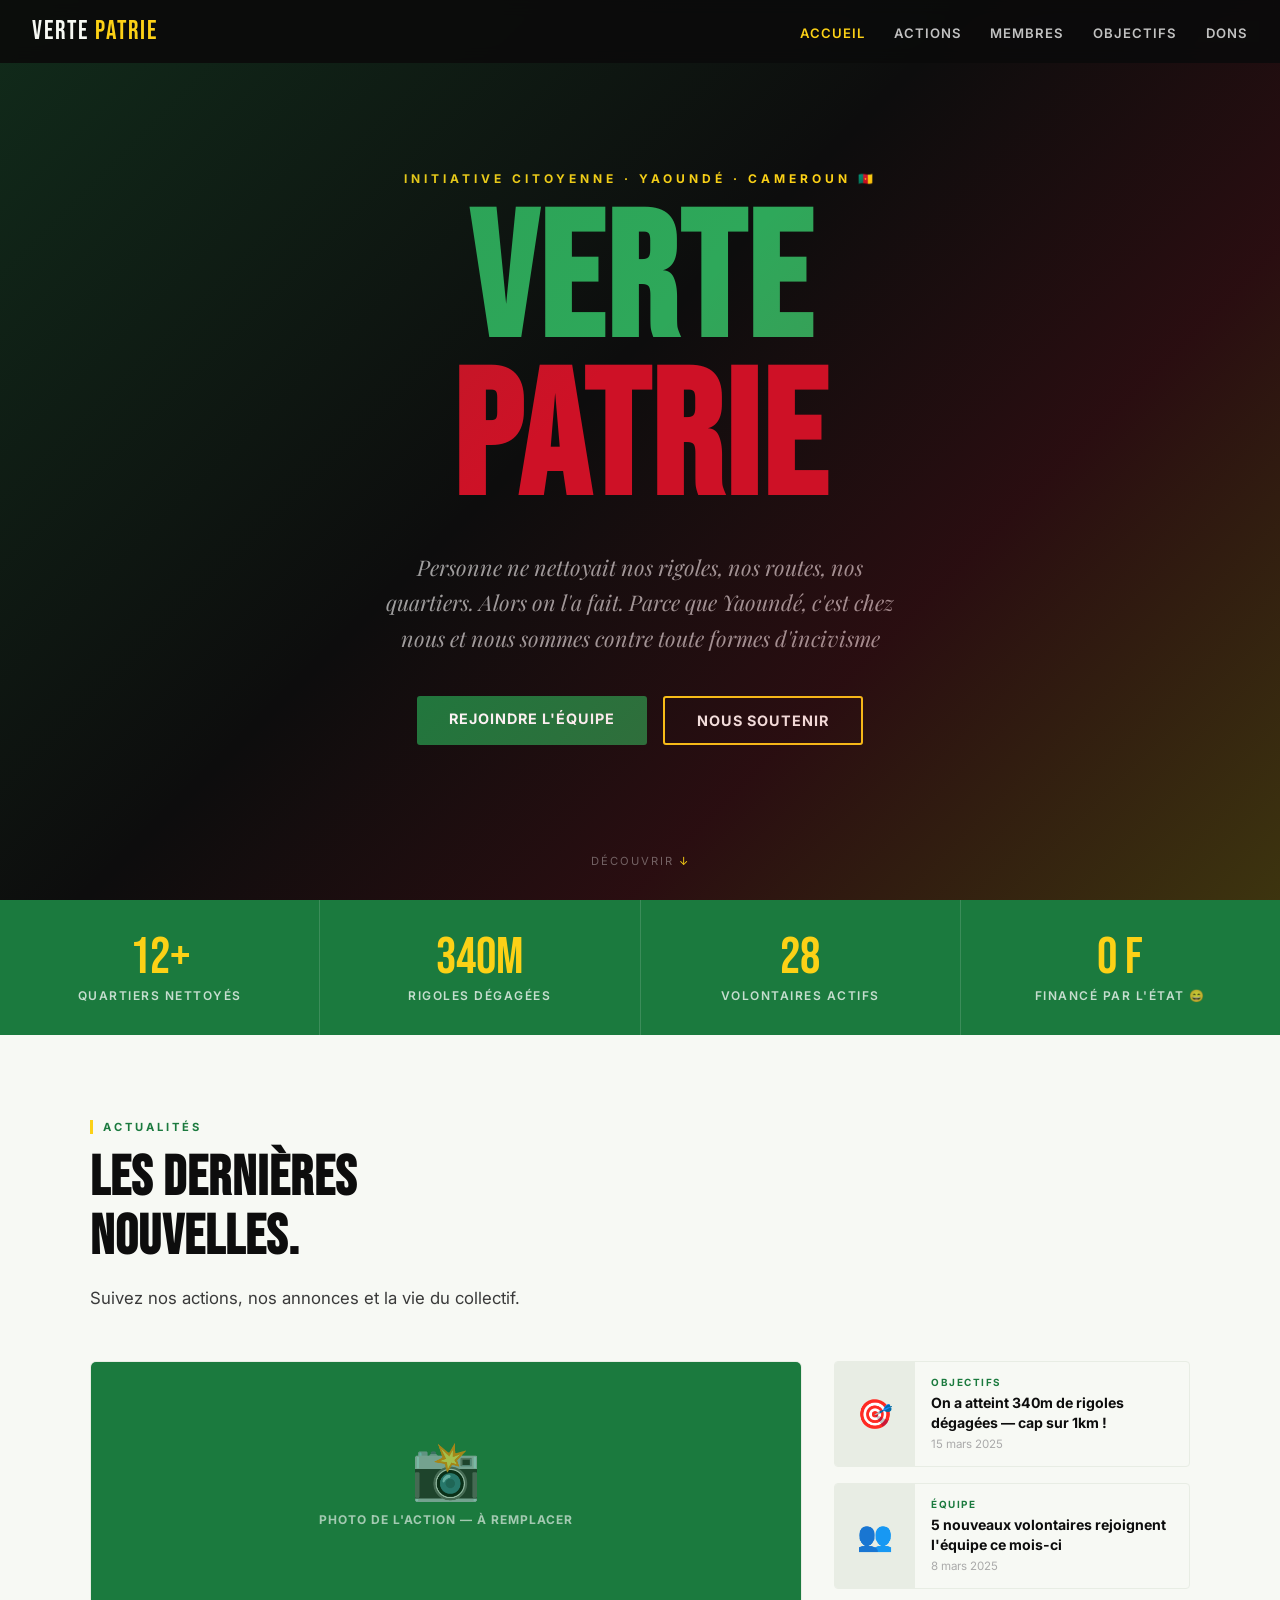
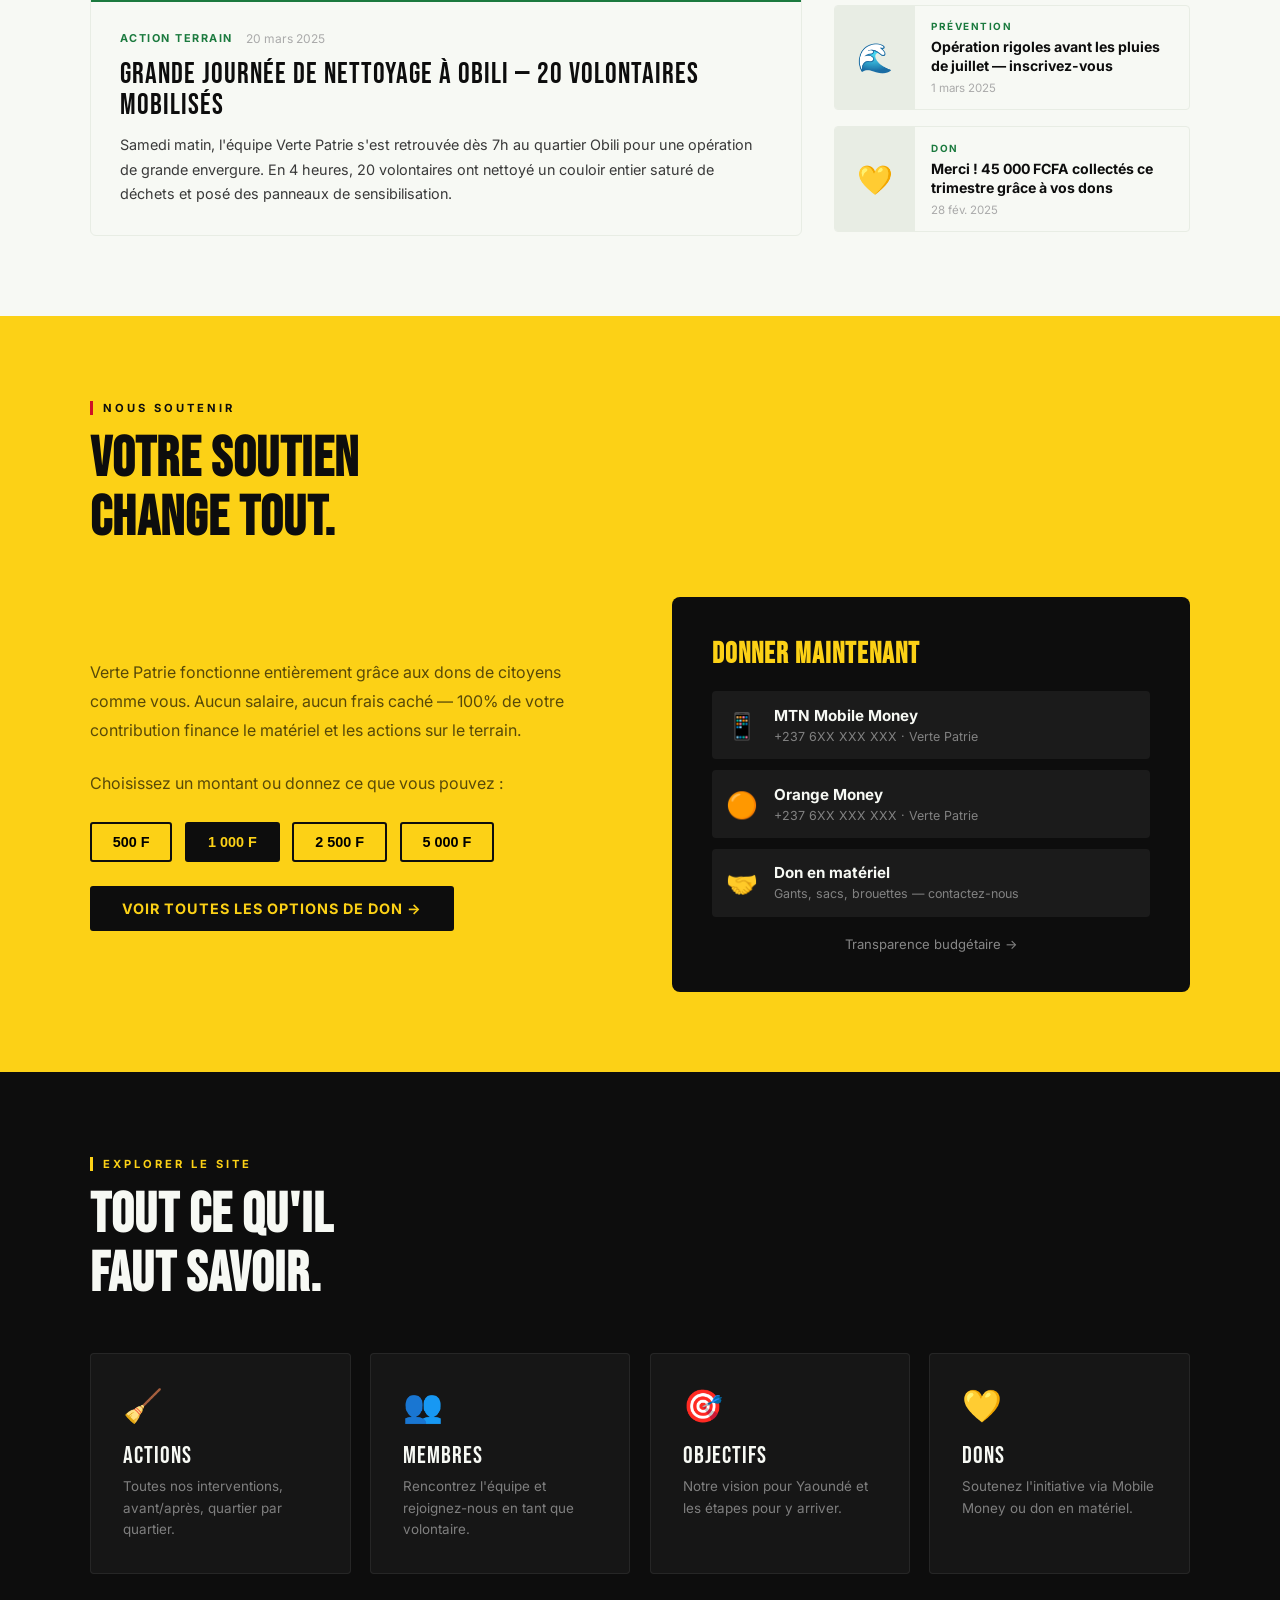
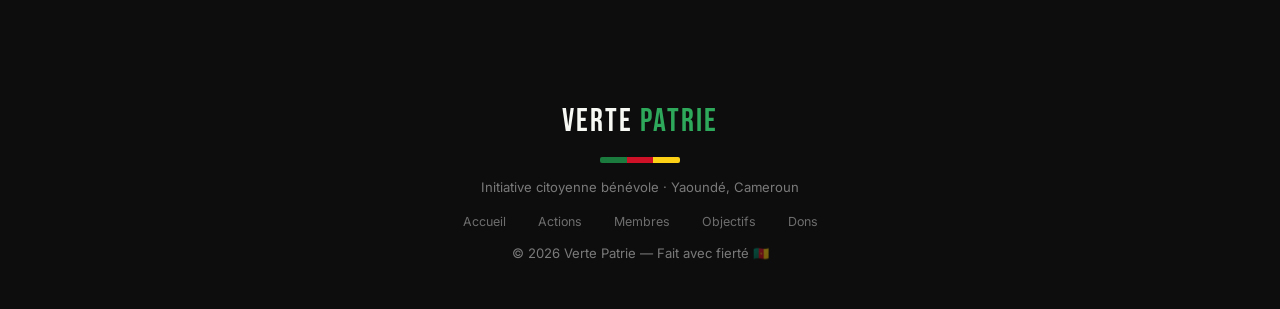
==== index.html @ 4e481920 "Add files via upload fichier-tanko-site" ====
<!DOCTYPE html>
<html lang="fr">
<head>
  <meta charset="UTF-8"/>
  <meta name="viewport" content="width=device-width, initial-scale=1.0"/>
  <title>Verte Patrie — Yaoundé se lève</title>
  <link rel="stylesheet" href="style.css"/>
  <style>
    /* ── HERO ── */
    .hero {
      min-height: 100vh;
      background: var(--noir);
      display: flex; flex-direction: column;
      align-items: center; justify-content: center;
      text-align: center;
      padding: 6rem 2rem 5rem;
      position: relative; overflow: hidden;
    }
    .hero::before {
      content: '';
      position: absolute; inset: 0;
      background: linear-gradient(135deg,
        rgba(27,122,62,0.28) 0%, transparent 45%,
        rgba(206,17,38,0.15) 70%,
        rgba(252,209,22,0.2) 100%);
      pointer-events: none;
    }
    .hero-eyebrow {
      font-size: 0.75rem; font-weight: 700;
      letter-spacing: 4px; text-transform: uppercase;
      color: var(--jaune); margin-bottom: 1.2rem;
    }
    .hero h1 {
      font-family: 'Bebas Neue', sans-serif;
      font-size: clamp(5rem, 14vw, 11rem);
      line-height: 0.9; color: var(--blanc);
      letter-spacing: 3px; margin-bottom: 0.5rem;
    }
    .hero h1 .g { color: var(--vert-clair); }
    .hero h1 .r { color: var(--rouge); }
    .hero-sub {
      font-family: 'Playfair Display', serif;
      font-style: italic;
      font-size: clamp(1rem, 2.5vw, 1.35rem);
      color: rgba(255,255,255,0.6);
      max-width: 520px; margin: 1.2rem auto 2.5rem;
      line-height: 1.65;
    }
    .hero-cta { display: flex; gap: 1rem; flex-wrap: wrap; justify-content: center; }
    .scroll-hint {
      position: absolute; bottom: 2rem; left: 50%; transform: translateX(-50%);
      color: rgba(255,255,255,0.35); font-size: 0.7rem;
      letter-spacing: 2px; text-transform: uppercase;
      animation: bounce 2s infinite;
    }
    .scroll-hint::after { content: ' ↓'; color: var(--jaune); }
    @keyframes bounce {
      0%,100% { transform: translateX(-50%) translateY(0); }
      50%      { transform: translateX(-50%) translateY(6px); }
    }

    /* ── ACTUALITÉS ── */
    #actualites { background: var(--blanc); }

    .actu-grid {
      display: grid;
      grid-template-columns: 2fr 1fr;
      gap: 2rem; margin-top: 3rem;
    }

    /* Article principal */
    .actu-principale {
      border-radius: 6px; overflow: hidden;
      border: 1px solid var(--gris-light);
      display: flex; flex-direction: column;
      transition: transform 0.2s, box-shadow 0.2s;
      text-decoration: none; color: inherit;
    }
    .actu-principale:hover { transform: translateY(-4px); box-shadow: 0 12px 32px rgba(0,0,0,0.1); }

    .actu-img-principale {
      background: var(--vert);
      height: 240px;
      display: flex; align-items: center; justify-content: center;
      flex-direction: column; gap: 0.5rem;
      font-size: 0.75rem; font-weight: 700;
      letter-spacing: 1px; text-transform: uppercase;
      color: rgba(255,255,255,0.6);
    }
    .actu-img-principale span { font-size: 3.5rem; }

    .actu-body { padding: 1.8rem; flex: 1; }
    .actu-meta {
      display: flex; gap: 0.8rem; align-items: center;
      margin-bottom: 0.8rem; flex-wrap: wrap;
    }
    .actu-categorie {
      font-size: 0.68rem; font-weight: 700;
      letter-spacing: 1.5px; text-transform: uppercase;
      color: var(--vert);
    }
    .actu-date { font-size: 0.75rem; color: #aaa; }
    .actu-titre {
      font-family: 'Bebas Neue', sans-serif;
      font-size: 1.8rem; letter-spacing: 1px;
      color: var(--noir); line-height: 1.1;
      margin-bottom: 0.7rem;
    }
    .actu-extrait { font-size: 0.9rem; color: var(--gris); line-height: 1.7; }

    /* Liste articles secondaires */
    .actu-liste { display: flex; flex-direction: column; gap: 1rem; }

    .actu-mini {
      border-radius: 4px; overflow: hidden;
      border: 1px solid var(--gris-light);
      display: flex; gap: 0;
      text-decoration: none; color: inherit;
      transition: border-color 0.2s;
    }
    .actu-mini:hover { border-color: var(--vert); }

    .actu-mini-img {
      width: 80px; min-width: 80px;
      background: var(--gris-light);
      display: flex; align-items: center; justify-content: center;
      font-size: 1.8rem;
    }
    .actu-mini-body { padding: 0.9rem 1rem; }
    .actu-mini-cat {
      font-size: 0.62rem; font-weight: 700;
      letter-spacing: 1.5px; text-transform: uppercase;
      color: var(--vert); margin-bottom: 0.3rem;
    }
    .actu-mini-titre {
      font-size: 0.88rem; font-weight: 700;
      color: var(--noir); line-height: 1.4;
      margin-bottom: 0.3rem;
    }
    .actu-mini-date { font-size: 0.72rem; color: #aaa; }

    /* ── APPEL AUX DONS ── */
    #don-cta { background: var(--jaune); }
    #don-cta .section-tag { color: var(--noir); border-left-color: var(--rouge); }
    #don-cta h2 { color: var(--noir); }

    .don-layout {
      display: grid; grid-template-columns: 1fr 1fr;
      gap: 4rem; align-items: center; margin-top: 3rem;
    }

    .don-texte p { color: rgba(0,0,0,0.65); line-height: 1.8; margin-bottom: 1.5rem; }

    .don-amounts { display: flex; gap: 0.8rem; flex-wrap: wrap; margin-bottom: 1.5rem; }
    .don-btn {
      padding: 0.65rem 1.3rem;
      border: 2px solid var(--noir);
      border-radius: 3px;
      font-weight: 700; font-size: 0.9rem;
      cursor: pointer; background: transparent;
      transition: background 0.15s, color 0.15s;
    }
    .don-btn:hover, .don-btn.active { background: var(--noir); color: var(--jaune); }

    .don-box {
      background: var(--noir);
      border-radius: 8px; padding: 2.5rem;
      color: var(--blanc);
    }
    .don-box h3 {
      font-family: 'Bebas Neue', sans-serif;
      font-size: 1.8rem; letter-spacing: 1px;
      color: var(--jaune); margin-bottom: 1.2rem;
    }
    .mobile-option {
      display: flex; align-items: center; gap: 1rem;
      padding: 0.9rem;
      border-radius: 4px;
      background: rgba(255,255,255,0.06);
      margin-bottom: 0.7rem;
    }
    .mobile-option .op-icon { font-size: 1.6rem; }
    .mobile-option strong { display: block; font-size: 0.95rem; }
    .mobile-option small { color: rgba(255,255,255,0.45); font-size: 0.78rem; }
    .don-box-link {
      display: block; text-align: center; margin-top: 1.2rem;
      color: rgba(255,255,255,0.5); font-size: 0.82rem;
      text-decoration: none;
    }
    .don-box-link:hover { color: var(--jaune); }

    /* ── NAVIGATION PAGES ── */
    #nav-pages { background: var(--noir); padding: 5rem 2rem; }
    .pages-grid {
      display: grid;
      grid-template-columns: repeat(auto-fit, minmax(220px, 1fr));
      gap: 1.2rem; margin-top: 3rem;
    }
    .page-card {
      background: rgba(255,255,255,0.04);
      border-radius: 4px; padding: 2rem;
      text-decoration: none;
      border: 1px solid rgba(255,255,255,0.07);
      transition: border-color 0.2s, transform 0.15s;
      display: block;
    }
    .page-card:hover { border-color: var(--jaune); transform: translateY(-3px); }
    .page-card-icon { font-size: 2rem; margin-bottom: 1rem; }
    .page-card-title {
      font-family: 'Bebas Neue', sans-serif;
      font-size: 1.5rem; letter-spacing: 1px;
      color: var(--blanc); margin-bottom: 0.4rem;
    }
    .page-card-desc { font-size: 0.84rem; color: rgba(255,255,255,0.45); line-height: 1.6; }

    @media(max-width:768px){
      .actu-grid { grid-template-columns: 1fr; }
      .don-layout { grid-template-columns: 1fr; gap: 2rem; }
    }
  </style>
</head>
<body>

<nav>
  <a href="index.html" class="nav-logo">Verte <span>Patrie</span></a>
  <ul>
    <li><a href="index.html" class="active">Accueil</a></li>
    <li><a href="actions.html">Actions</a></li>
    <li><a href="membres.html">Membres</a></li>
    <li><a href="objectifs.html">Objectifs</a></li>
    <li><a href="dons.html">Dons</a></li>
  </ul>
</nav>

<!-- HERO -->
<header class="hero">
  <div class="hero-eyebrow">Initiative citoyenne · Yaoundé · Cameroun 🇨🇲</div>
  <h1>
    <span class="g">Verte</span><br>
    <span class="r">Patrie</span>
  </h1>
  <p class="hero-sub">
    Personne ne nettoyait nos rigoles, nos routes, nos quartiers.
    Alors on l'a fait. Parce que Yaoundé, c'est chez nous et nous sommes contre toute formes d'incivisme
  </p>
  <div class="hero-cta">
    <a href="membres.html" class="btn btn-primary">Rejoindre l'équipe</a>
    <a href="dons.html" class="btn btn-outline">Nous soutenir</a>
  </div>
  <div class="scroll-hint">Découvrir</div>
</header>

<!-- STATS -->
<div class="stats-band">
  <div class="stat"><div class="stat-num">12+</div><div class="stat-label">Quartiers nettoyés</div></div>
  <div class="stat"><div class="stat-num">340m</div><div class="stat-label">Rigoles dégagées</div></div>
  <div class="stat"><div class="stat-num">28</div><div class="stat-label">Volontaires actifs</div></div>
  <div class="stat"><div class="stat-num">0 F</div><div class="stat-label">Financé par l'État 😄</div></div>
</div>

<!-- ACTUALITÉS -->
<section id="actualites">
  <div class="section-inner">
    <div class="section-tag">Actualités</div>
    <h2>Les dernières<br>nouvelles.</h2>
    <p class="lead">Suivez nos actions, nos annonces et la vie du collectif.</p>

    <div class="actu-grid">

      <!-- Article principal -->
      <a href="actions.html" class="actu-principale">
        <div class="actu-img-principale">
          <span>📸</span>
          Photo de l'action — à remplacer
        </div>
        <div class="actu-body">
          <div class="actu-meta">
            <span class="actu-categorie">Action terrain</span>
            <span class="actu-date">20 mars 2025</span>
          </div>
          <div class="actu-titre">Grande journée de nettoyage à Obili — 20 volontaires mobilisés</div>
          <p class="actu-extrait">
            Samedi matin, l'équipe Verte Patrie s'est retrouvée dès 7h au quartier Obili pour une opération
            de grande envergure. En 4 heures, 20 volontaires ont nettoyé un couloir entier saturé de déchets
            et posé des panneaux de sensibilisation.
          </p>
        </div>
      </a>

      <!-- Articles secondaires -->
      <div class="actu-liste">

        <a href="objectifs.html" class="actu-mini">
          <div class="actu-mini-img">🎯</div>
          <div class="actu-mini-body">
            <div class="actu-mini-cat">Objectifs</div>
            <div class="actu-mini-titre">On a atteint 340m de rigoles dégagées — cap sur 1km !</div>
            <div class="actu-mini-date">15 mars 2025</div>
          </div>
        </a>

        <a href="membres.html" class="actu-mini">
          <div class="actu-mini-img">👥</div>
          <div class="actu-mini-body">
            <div class="actu-mini-cat">Équipe</div>
            <div class="actu-mini-titre">5 nouveaux volontaires rejoignent l'équipe ce mois-ci</div>
            <div class="actu-mini-date">8 mars 2025</div>
          </div>
        </a>

        <a href="actions.html" class="actu-mini">
          <div class="actu-mini-img">🌊</div>
          <div class="actu-mini-body">
            <div class="actu-mini-cat">Prévention</div>
            <div class="actu-mini-titre">Opération rigoles avant les pluies de juillet — inscrivez-vous</div>
            <div class="actu-mini-date">1 mars 2025</div>
          </div>
        </a>

        <a href="dons.html" class="actu-mini">
          <div class="actu-mini-img">💛</div>
          <div class="actu-mini-body">
            <div class="actu-mini-cat">Don</div>
            <div class="actu-mini-titre">Merci ! 45 000 FCFA collectés ce trimestre grâce à vos dons</div>
            <div class="actu-mini-date">28 fév. 2025</div>
          </div>
        </a>

      </div>
    </div>
  </div>
</section>

<!-- APPEL AUX DONS -->
<section id="don-cta">
  <div class="section-inner">
    <div class="section-tag">Nous soutenir</div>
    <h2>Votre soutien<br>change tout.</h2>

    <div class="don-layout">
      <div class="don-texte">
        <p>
          Verte Patrie fonctionne entièrement grâce aux dons de citoyens comme vous.
          Aucun salaire, aucun frais caché — 100% de votre contribution finance
          le matériel et les actions sur le terrain.
        </p>
        <p>Choisissez un montant ou donnez ce que vous pouvez :</p>
        <div class="don-amounts">
          <button class="don-btn">500 F</button>
          <button class="don-btn active">1 000 F</button>
          <button class="don-btn">2 500 F</button>
          <button class="don-btn">5 000 F</button>
        </div>
        <a href="dons.html" class="btn btn-dark">Voir toutes les options de don →</a>
      </div>

      <div class="don-box">
        <h3>Donner maintenant</h3>
        <div class="mobile-option">
          <span class="op-icon">📱</span>
          <div>
            <strong>MTN Mobile Money</strong>
            <small>+237 6XX XXX XXX · Verte Patrie</small>
          </div>
        </div>
        <div class="mobile-option">
          <span class="op-icon">🟠</span>
          <div>
            <strong>Orange Money</strong>
            <small>+237 6XX XXX XXX · Verte Patrie</small>
          </div>
        </div>
        <div class="mobile-option">
          <span class="op-icon">🤝</span>
          <div>
            <strong>Don en matériel</strong>
            <small>Gants, sacs, brouettes — contactez-nous</small>
          </div>
        </div>
        <a href="dons.html" class="don-box-link">Transparence budgétaire →</a>
      </div>
    </div>
  </div>
</section>

<!-- NAVIGATION PAGES -->
<section id="nav-pages">
  <div class="section-inner">
    <div class="section-tag" style="color:var(--jaune);">Explorer le site</div>
    <h2 style="color:var(--blanc);">Tout ce qu'il<br>faut savoir.</h2>
    <div class="pages-grid">
      <a href="actions.html" class="page-card">
        <div class="page-card-icon">🧹</div>
        <div class="page-card-title">Actions</div>
        <p class="page-card-desc">Toutes nos interventions, avant/après, quartier par quartier.</p>
      </a>
      <a href="membres.html" class="page-card">
        <div class="page-card-icon">👥</div>
        <div class="page-card-title">Membres</div>
        <p class="page-card-desc">Rencontrez l'équipe et rejoignez-nous en tant que volontaire.</p>
      </a>
      <a href="objectifs.html" class="page-card">
        <div class="page-card-icon">🎯</div>
        <div class="page-card-title">Objectifs</div>
        <p class="page-card-desc">Notre vision pour Yaoundé et les étapes pour y arriver.</p>
      </a>
      <a href="dons.html" class="page-card">
        <div class="page-card-icon">💛</div>
        <div class="page-card-title">Dons</div>
        <p class="page-card-desc">Soutenez l'initiative via Mobile Money ou don en matériel.</p>
      </a>
    </div>
  </div>
</section>

<footer>
  <div class="footer-logo">Verte <span>Patrie</span></div>
  <div class="footer-flag"><div class="flag-g"></div><div class="flag-r"></div><div class="flag-y"></div></div>
  <p>Initiative citoyenne bénévole · Yaoundé, Cameroun</p>
  <div class="footer-links">
    <a href="index.html">Accueil</a>
    <a href="actions.html">Actions</a>
    <a href="membres.html">Membres</a>
    <a href="objectifs.html">Objectifs</a>
    <a href="dons.html">Dons</a>
  </div>
  <p style="margin-top:1rem;">© 2026 Verte Patrie — Fait avec fierté 🇨🇲</p>
</footer>

<script>
  document.querySelectorAll('.don-btn').forEach(btn => {
    btn.addEventListener('click', () => {
      document.querySelectorAll('.don-btn').forEach(b => b.classList.remove('active'));
      btn.classList.add('active');
    });
  });
</script>

</body>
</html>
---- style.css ----
@import url('https://fonts.googleapis.com/css2?family=Bebas+Neue&family=Inter:wght@400;600;700&family=Playfair+Display:ital,wght@1,700&display=swap');

*, *::before, *::after { box-sizing: border-box; margin: 0; padding: 0; }

:root {
  --vert:        #1B7A3E;
  --vert-clair:  #2EA85A;
  --rouge:       #CE1126;
  --jaune:       #FCD116;
  --noir:        #0D0D0D;
  --blanc:       #F7F9F4;
  --gris:        #3A3A3A;
  --gris-light:  #E8EDE4;
}

html { scroll-behavior: smooth; }

body {
  font-family: 'Inter', sans-serif;
  background: var(--blanc);
  color: var(--noir);
  overflow-x: hidden;
}

/* ── NAV ── */
nav {
  position: fixed; top: 0; left: 0; right: 0; z-index: 100;
  display: flex; align-items: center; justify-content: space-between;
  padding: 1rem 2rem;
  background: rgba(11,11,11,0.93);
  backdrop-filter: blur(8px);
}
.nav-logo {
  font-family: 'Bebas Neue', sans-serif;
  font-size: 1.6rem;
  letter-spacing: 2px;
  color: var(--blanc);
  text-decoration: none;
}
.nav-logo span { color: var(--jaune); }

nav ul { list-style: none; display: flex; gap: 1.8rem; }
nav ul a {
  color: rgba(255,255,255,0.75);
  text-decoration: none;
  font-size: 0.82rem;
  font-weight: 600;
  letter-spacing: 1px;
  text-transform: uppercase;
  transition: color 0.2s;
}
nav ul a:hover, nav ul a.active { color: var(--jaune); }

/* ── PAGE HERO (sous-pages) ── */
.page-hero {
  min-height: 38vh;
  background: var(--noir);
  display: flex; flex-direction: column;
  align-items: center; justify-content: center;
  text-align: center;
  padding: 8rem 2rem 3rem;
  position: relative;
  overflow: hidden;
}
.page-hero::before {
  content: '';
  position: absolute; inset: 0;
  background: linear-gradient(135deg,
    rgba(27,122,62,0.3) 0%, transparent 50%,
    rgba(252,209,22,0.15) 100%);
  pointer-events: none;
}
.page-hero-tag {
  font-size: 0.72rem; font-weight: 700;
  letter-spacing: 4px; text-transform: uppercase;
  color: var(--jaune); margin-bottom: 0.8rem;
}
.page-hero h1 {
  font-family: 'Bebas Neue', sans-serif;
  font-size: clamp(3rem, 8vw, 6rem);
  color: var(--blanc);
  letter-spacing: 2px;
  line-height: 1;
}
.page-hero h1 span { color: var(--vert-clair); }
.page-hero p {
  color: rgba(255,255,255,0.6);
  max-width: 500px;
  margin-top: 1rem;
  font-size: 1rem;
  line-height: 1.7;
}

/* ── SECTIONS ── */
section { padding: 5rem 2rem; }
.section-inner { max-width: 1100px; margin: 0 auto; }

.section-tag {
  display: inline-block;
  font-size: 0.7rem; font-weight: 700;
  letter-spacing: 3px; text-transform: uppercase;
  color: var(--vert);
  border-left: 3px solid var(--jaune);
  padding-left: 0.6rem;
  margin-bottom: 1rem;
}
h2 {
  font-family: 'Bebas Neue', sans-serif;
  font-size: clamp(2.2rem, 5vw, 3.5rem);
  line-height: 1.05;
  letter-spacing: 1px;
  margin-bottom: 1rem;
}
.lead {
  font-size: 1.05rem;
  color: var(--gris);
  max-width: 600px;
  line-height: 1.75;
  margin-bottom: 2.5rem;
}

/* ── BOUTONS ── */
.btn {
  display: inline-block;
  padding: 0.85rem 2rem;
  border-radius: 3px;
  font-weight: 700; font-size: 0.9rem;
  letter-spacing: 1px; text-transform: uppercase;
  text-decoration: none; cursor: pointer; border: none;
  transition: transform 0.15s, box-shadow 0.15s;
}
.btn:hover { transform: translateY(-2px); box-shadow: 0 8px 24px rgba(0,0,0,0.25); }
.btn-primary { background: var(--vert); color: #fff; }
.btn-rouge   { background: var(--rouge); color: #fff; }
.btn-outline { background: transparent; color: var(--blanc); border: 2px solid var(--jaune); }
.btn-dark    { background: var(--noir); color: var(--jaune); }

/* ── STATS BAND ── */
.stats-band {
  background: var(--vert);
  display: flex; justify-content: center; flex-wrap: wrap;
}
.stat {
  padding: 2rem 3rem; text-align: center;
  border-right: 1px solid rgba(255,255,255,0.15);
  flex: 1; min-width: 160px;
}
.stat:last-child { border-right: none; }
.stat-num {
  font-family: 'Bebas Neue', sans-serif;
  font-size: 3.2rem; color: var(--jaune); line-height: 1;
}
.stat-label {
  font-size: 0.75rem; font-weight: 600;
  text-transform: uppercase; letter-spacing: 1.5px;
  color: rgba(255,255,255,0.75); margin-top: 0.3rem;
}

/* ── FOOTER ── */
footer {
  background: var(--noir);
  color: rgba(255,255,255,0.45);
  padding: 3rem 2rem;
  text-align: center;
  font-size: 0.82rem;
}
.footer-logo {
  font-family: 'Bebas Neue', sans-serif;
  font-size: 2rem; color: var(--blanc);
  letter-spacing: 2px; margin-bottom: 0.5rem;
}
.footer-logo span { color: var(--vert-clair); }
.footer-flag {
  display: flex; justify-content: center;
  width: 80px; height: 6px; border-radius: 2px;
  overflow: hidden; margin: 1rem auto;
}
.flag-g { flex:1; background: var(--vert); }
.flag-r { flex:1; background: var(--rouge); }
.flag-y { flex:1; background: var(--jaune); }
.footer-links { display: flex; justify-content: center; gap: 2rem; margin-top: 1.2rem; flex-wrap: wrap; }
.footer-links a { color: rgba(255,255,255,0.4); text-decoration: none; font-size: 0.78rem; transition: color 0.2s; }
.footer-links a:hover { color: var(--jaune); }

/* ── RESPONSIVE ── */
@media (max-width: 768px) {
  nav ul { display: none; }
  .stat { padding: 1.2rem 1rem; }
}
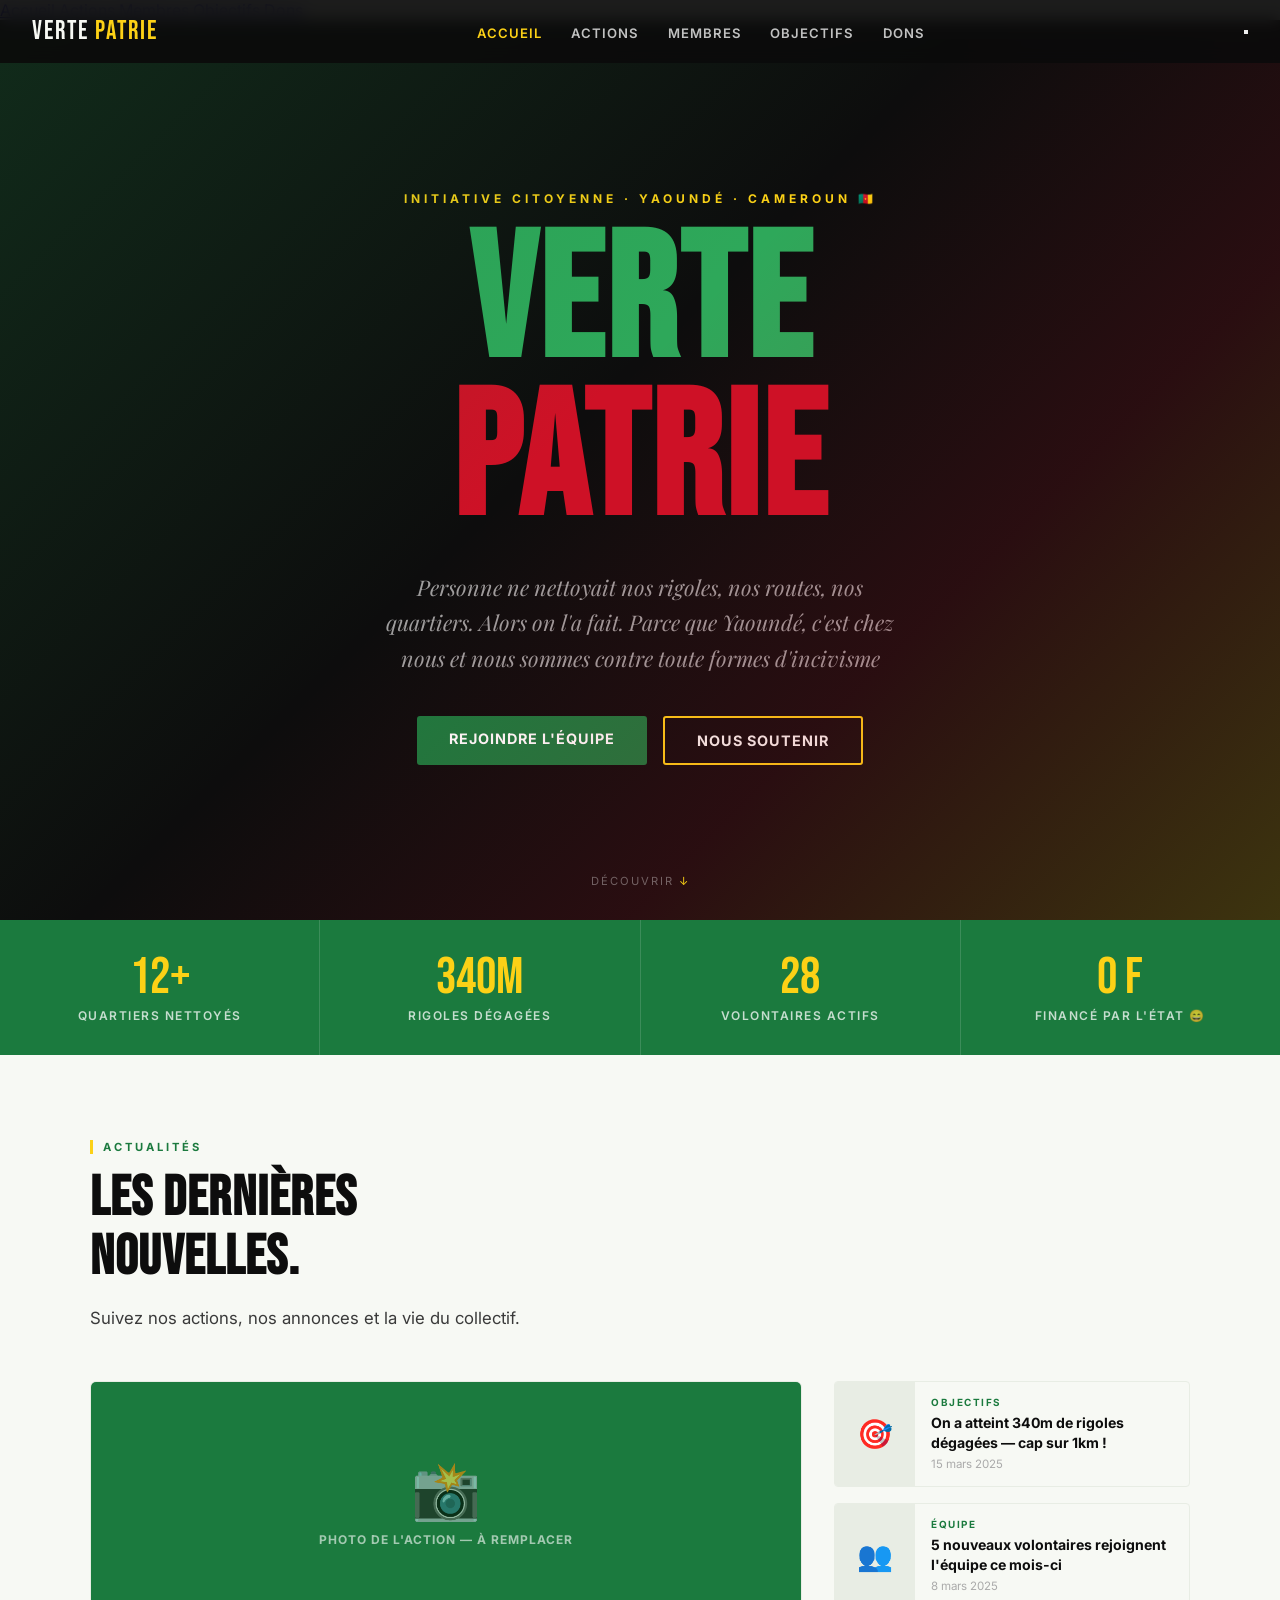
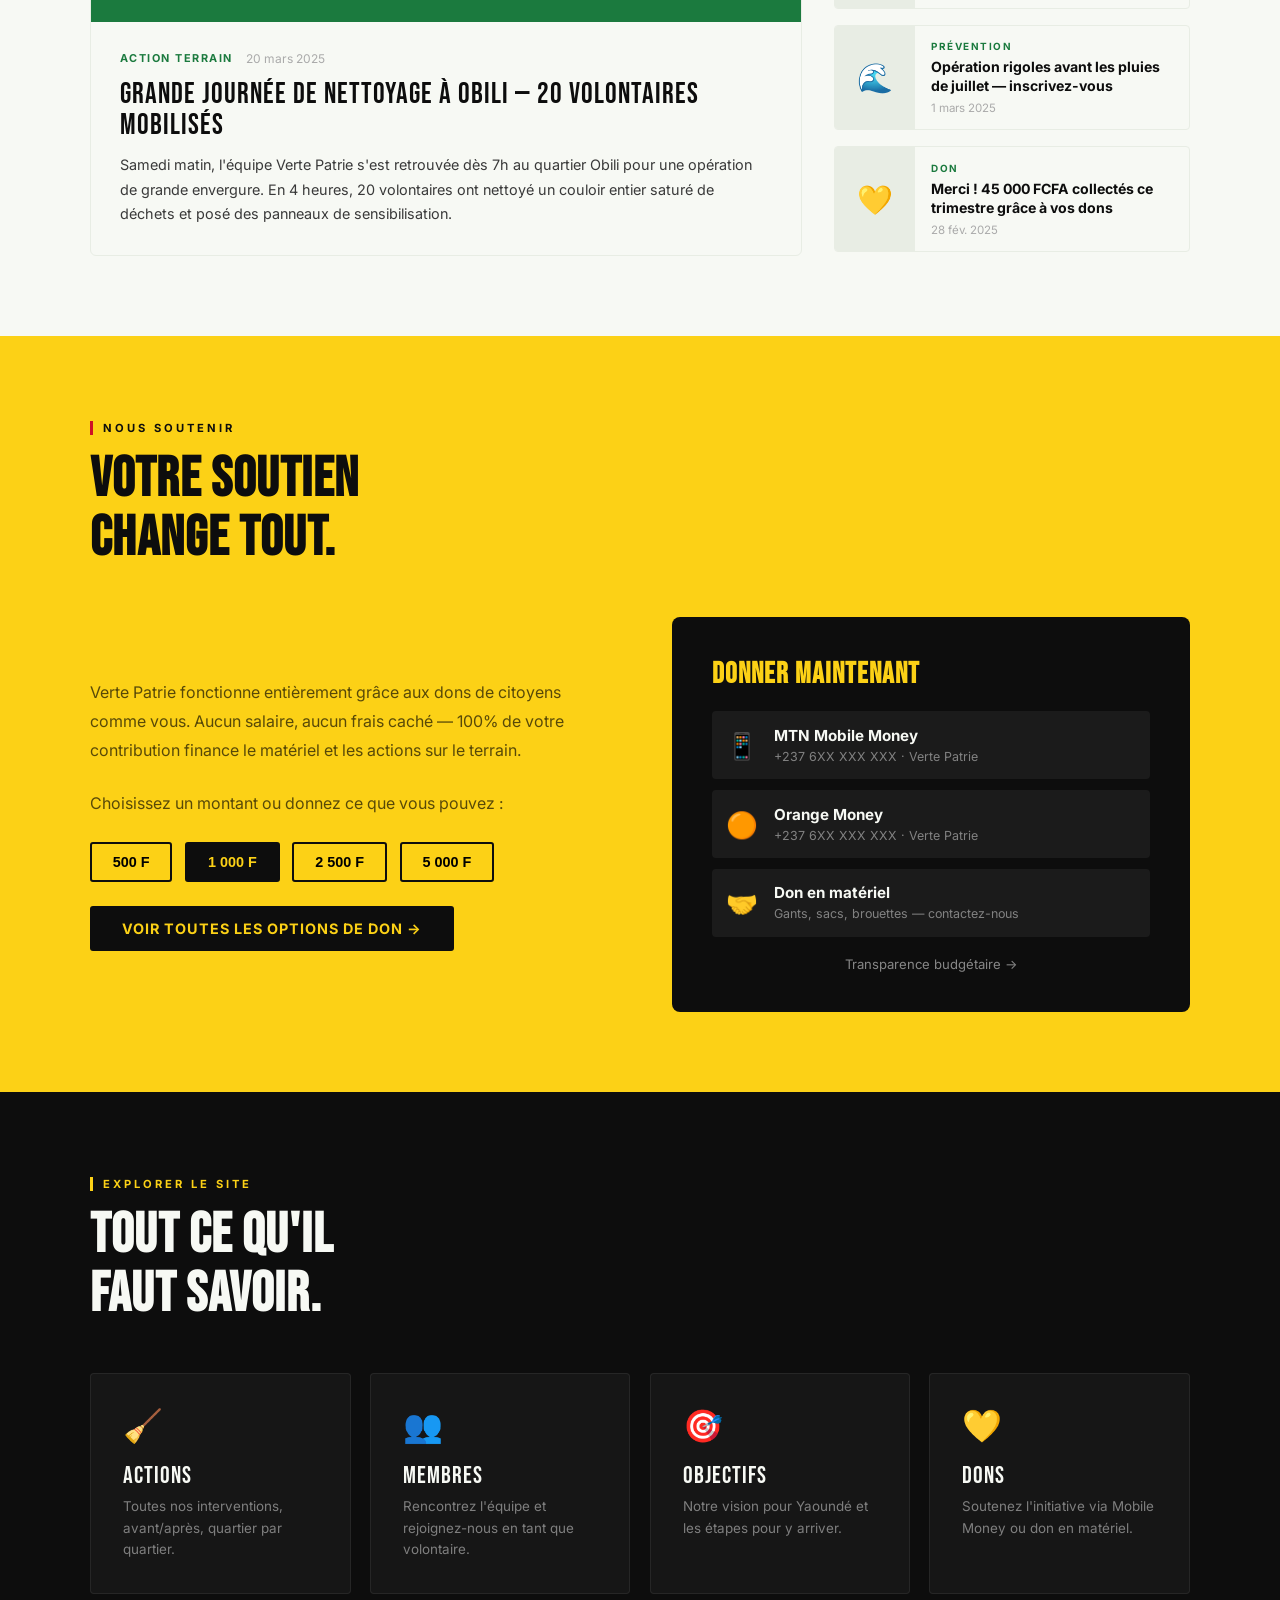
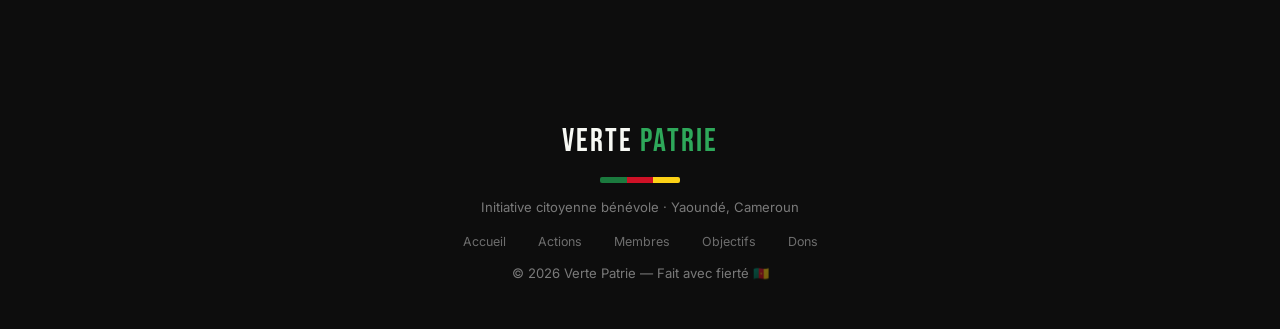
==== commit 0b9cb5a9: "M1" ====
--- a/index.html
+++ b/index.html
@@ -220,17 +220,26 @@
   </style>
 </head>
 <body>
-
 <nav>
-  <a href="index.html" class="nav-logo">Verte <span>Patrie</span></a>
-  <ul>
-    <li><a href="index.html" class="active">Accueil</a></li>
-    <li><a href="actions.html">Actions</a></li>
-    <li><a href="membres.html">Membres</a></li>
-    <li><a href="objectifs.html">Objectifs</a></li>
-    <li><a href="dons.html">Dons</a></li>
-  </ul>
-</nav>
+    <a href="index.html" class="nav-logo">Verte <span>Patrie</span></a>
+      <ul>
+          <li><a href="index.html" class="active">Accueil</a></li>
+              <li><a href="actions.html">Actions</a></li>
+                  <li><a href="membres.html">Membres</a></li>
+                      <li><a href="objectifs.html">Objectifs</a></li>
+                          <li><a href="dons.html">Dons</a></li>
+                            </ul>
+                              <button class="hamburger" id="ham">
+                                  <span></span><span></span><span></span>
+                                    </button>
+                                    </nav>
+                                    <div class="nav-mobile" id="navMobile">
+                                      <a href="index.html" class="active">Accueil</a>
+                                        <a href="actions.html">Actions</a>
+                                          <a href="membres.html">Membres</a>
+                                            <a href="objectifs.html">Objectifs</a>
+                                              <a href="dons.html">Dons</a>
+                                              </div>
 
 <!-- HERO -->
 <header class="hero">
@@ -435,6 +444,13 @@
     });
   });
 </script>
+<script>
+    const ham = document.getElementById('ham');
+    const nav = document.getElementById('navMobile');
+   ham.addEventListener('click', () => {
+   ham.classList.toggle('open');
+  nav.classList.toggle('open');});
+</script>
 
 </body>
 </html>
